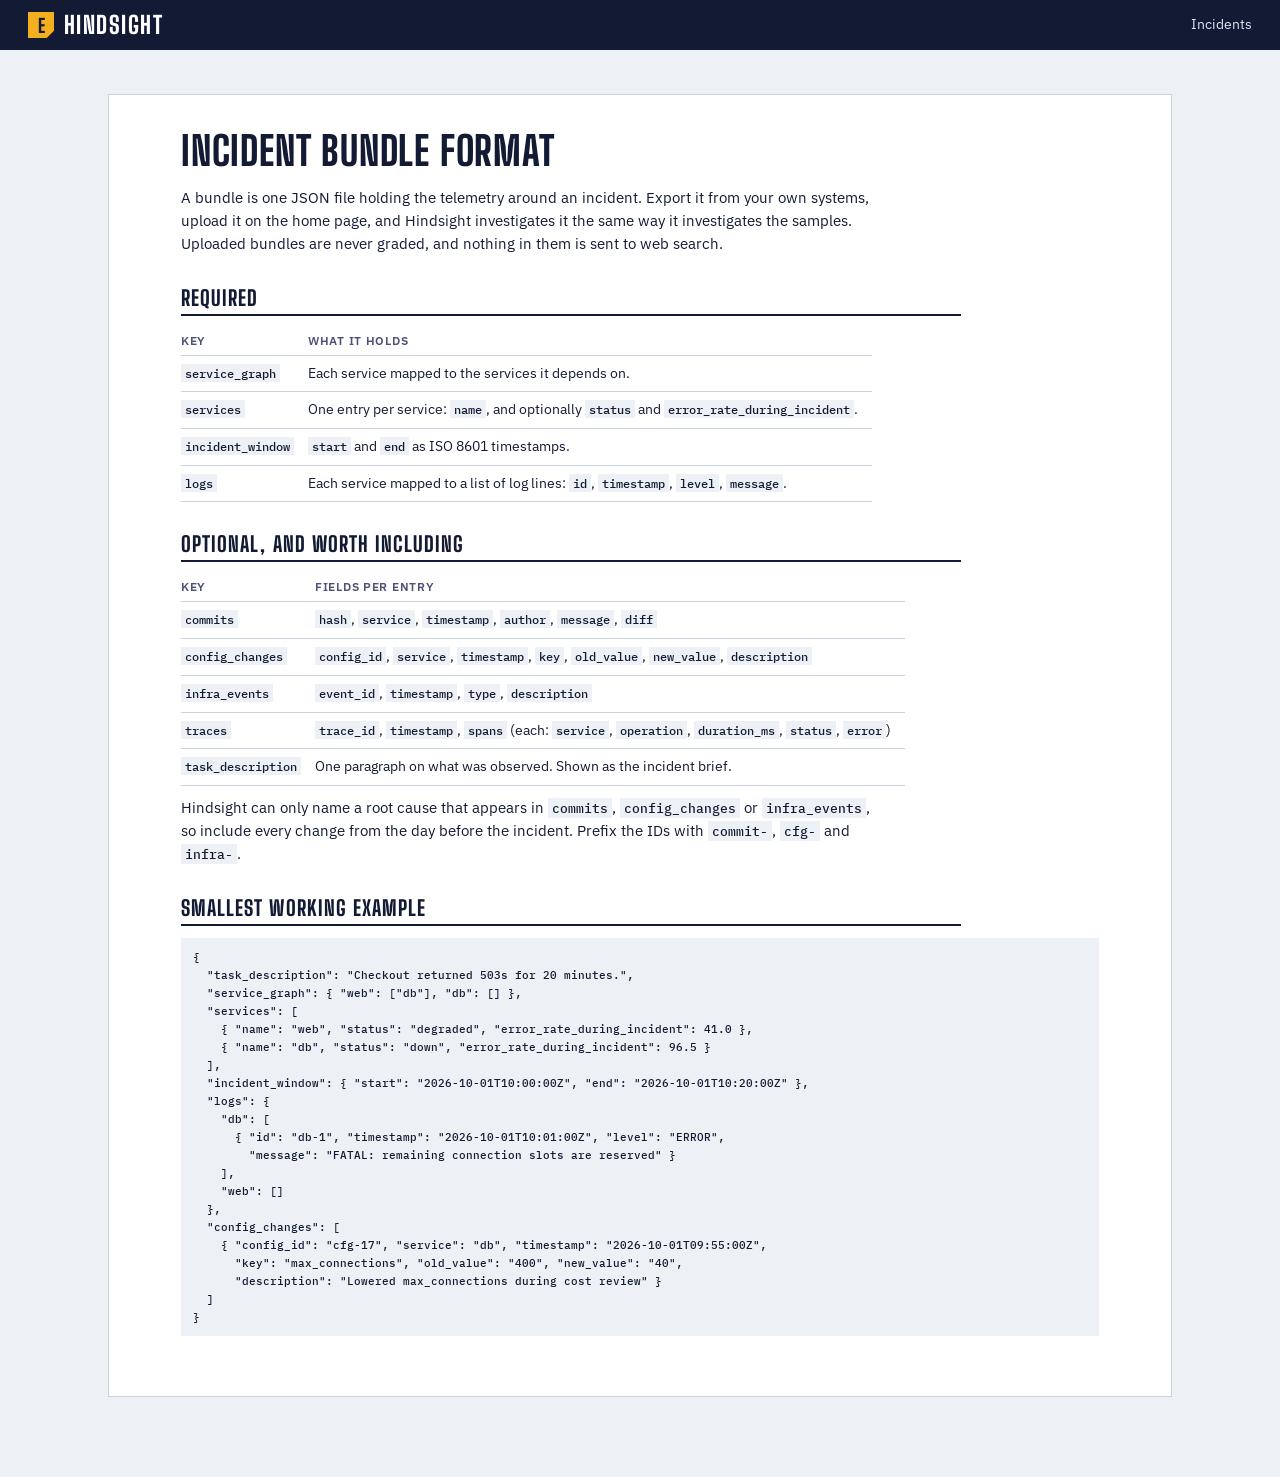
==== static/copilot/bundle-format.html @ 90eaa17a "feat(ui): add the Hindsight product UI A new front end at / for the incident copilot: pick a sample " ====
<!doctype html>
<html lang="en">
<head>
<meta charset="utf-8">
<meta name="viewport" content="width=device-width, initial-scale=1">
<title>Incident bundle format · Hindsight</title>
<link rel="preconnect" href="https://fonts.googleapis.com">
<link rel="preconnect" href="https://fonts.gstatic.com" crossorigin>
<link href="https://fonts.googleapis.com/css2?family=Big+Shoulders+Display:wght@600;800&family=IBM+Plex+Mono:wght@400;500&family=IBM+Plex+Sans:wght@400;500;600&display=swap" rel="stylesheet">
<link rel="stylesheet" href="/static/copilot/copilot.css">
</head>
<body>
<header class="bar">
  <a class="brand" href="/" aria-label="Hindsight home">
    <span class="brand-mark" aria-hidden="true">E</span>
    <span class="brand-name">Hindsight</span>
  </a>
  <p class="bar-note"></p>
  <nav class="bar-nav"><a href="/">Incidents</a></nav>
</header>
<main class="home">
  <article class="doc">
    <h1>Incident bundle format</h1>
    <p>A bundle is one JSON file holding the telemetry around an incident. Export it from your own systems, upload it on the home page, and Hindsight investigates it the same way it investigates the samples. Uploaded bundles are never graded, and nothing in them is sent to web search.</p>

    <h2>Required</h2>
    <table>
      <thead><tr><th>Key</th><th>What it holds</th></tr></thead>
      <tbody>
        <tr><td><code>service_graph</code></td><td>Each service mapped to the services it depends on.</td></tr>
        <tr><td><code>services</code></td><td>One entry per service: <code>name</code>, and optionally <code>status</code> and <code>error_rate_during_incident</code>.</td></tr>
        <tr><td><code>incident_window</code></td><td><code>start</code> and <code>end</code> as ISO 8601 timestamps.</td></tr>
        <tr><td><code>logs</code></td><td>Each service mapped to a list of log lines: <code>id</code>, <code>timestamp</code>, <code>level</code>, <code>message</code>.</td></tr>
      </tbody>
    </table>

    <h2>Optional, and worth including</h2>
    <table>
      <thead><tr><th>Key</th><th>Fields per entry</th></tr></thead>
      <tbody>
        <tr><td><code>commits</code></td><td><code>hash</code>, <code>service</code>, <code>timestamp</code>, <code>author</code>, <code>message</code>, <code>diff</code></td></tr>
        <tr><td><code>config_changes</code></td><td><code>config_id</code>, <code>service</code>, <code>timestamp</code>, <code>key</code>, <code>old_value</code>, <code>new_value</code>, <code>description</code></td></tr>
        <tr><td><code>infra_events</code></td><td><code>event_id</code>, <code>timestamp</code>, <code>type</code>, <code>description</code></td></tr>
        <tr><td><code>traces</code></td><td><code>trace_id</code>, <code>timestamp</code>, <code>spans</code> (each: <code>service</code>, <code>operation</code>, <code>duration_ms</code>, <code>status</code>, <code>error</code>)</td></tr>
        <tr><td><code>task_description</code></td><td>One paragraph on what was observed. Shown as the incident brief.</td></tr>
      </tbody>
    </table>
    <p>Hindsight can only name a root cause that appears in <code>commits</code>, <code>config_changes</code> or <code>infra_events</code>, so include every change from the day before the incident. Prefix the IDs with <code>commit-</code>, <code>cfg-</code> and <code>infra-</code>.</p>

    <h2>Smallest working example</h2>
<pre><code>{
  "task_description": "Checkout returned 503s for 20 minutes.",
  "service_graph": { "web": ["db"], "db": [] },
  "services": [
    { "name": "web", "status": "degraded", "error_rate_during_incident": 41.0 },
    { "name": "db", "status": "down", "error_rate_during_incident": 96.5 }
  ],
  "incident_window": { "start": "2026-10-01T10:00:00Z", "end": "2026-10-01T10:20:00Z" },
  "logs": {
    "db": [
      { "id": "db-1", "timestamp": "2026-10-01T10:01:00Z", "level": "ERROR",
        "message": "FATAL: remaining connection slots are reserved" }
    ],
    "web": []
  },
  "config_changes": [
    { "config_id": "cfg-17", "service": "db", "timestamp": "2026-10-01T09:55:00Z",
      "key": "max_connections", "old_value": "400", "new_value": "40",
      "description": "Lowered max_connections during cost review" }
  ]
}</code></pre>
  </article>
</main>
</body>
</html>
---- static/copilot/copilot.css ----
/* Hindsight. A cool engineering-report sheet; the one loud element is the
   amber exhibit tag that ties every claim to its evidence. */
:root {
  --paper: #edf0f5;
  --sheet: #ffffff;
  --ink: #131a33;
  --ink-soft: #4a5375;
  --rule: #ccd3e0;
  --exhibit: #f2b01e;
  --fail: #d4412a;
  --steady: #1c8469;
  --nano: #2f7dd1;
  --ultra: #6b3fd4;
  --super: #b8327a;
  --display: "Big Shoulders Display", "Arial Narrow", sans-serif;
  --body: "IBM Plex Sans", system-ui, sans-serif;
  --mono: "IBM Plex Mono", ui-monospace, Consolas, monospace;
}

* { box-sizing: border-box; }
html { scroll-behavior: smooth; }
body {
  margin: 0;
  background: var(--paper);
  color: var(--ink);
  font: 400 15px/1.55 var(--body);
}
[hidden] { display: none !important; }
a { color: inherit; text-underline-offset: 3px; }
:focus-visible { outline: 3px solid var(--ultra); outline-offset: 2px; }
h1, h2, h3, p, ul, ol, dl, dd, figure { margin: 0; padding: 0; }
ul, ol { list-style: none; }

/* --- top bar --- */
.bar {
  display: flex; align-items: center; gap: 20px;
  padding: 12px 28px;
  background: var(--ink); color: #fff;
}
.brand { display: flex; align-items: center; gap: 10px; text-decoration: none; }
.brand-mark {
  display: grid; place-items: center; width: 26px; height: 26px;
  background: var(--exhibit); color: var(--ink);
  font: 800 19px/1 var(--display);
  clip-path: polygon(0 0, 100% 0, 100% 72%, 72% 100%, 0 100%);
}
.brand-name { font: 800 24px/1 var(--display); letter-spacing: .06em; text-transform: uppercase; }
.bar-note { flex: 1; font-size: 13px; color: #b9c1dc; }
.bar-nav { display: flex; gap: 20px; font-size: 14px; }
.bar-nav a { text-decoration: none; color: #dfe4f3; }
.bar-nav a:hover { text-decoration: underline; }

/* --- shared --- */
.section-head {
  display: flex; align-items: baseline; justify-content: space-between; gap: 16px;
  border-bottom: 2px solid var(--ink); padding-bottom: 6px; margin-bottom: 12px;
}
h2 { font: 800 22px/1.1 var(--display); letter-spacing: .05em; text-transform: uppercase; }
h3 { font: 600 12px/1.3 var(--body); letter-spacing: .08em; text-transform: uppercase; color: var(--ink-soft); margin: 18px 0 8px; }
.hint { color: var(--ink-soft); font-size: 14px; max-width: 70ch; margin-bottom: 16px; }
.eyebrow { font: 500 12px/1 var(--mono); color: var(--ink-soft); margin-bottom: 6px; }
.notice {
  border-left: 5px solid var(--exhibit); background: #fff8e3;
  padding: 10px 14px; margin-top: 18px; max-width: 70ch; font-size: 14px;
}
.notice.bad { border-color: var(--fail); background: #fdecea; }
button, .button {
  font: 500 14px/1 var(--body); color: var(--ink); background: var(--sheet);
  border: 1.5px solid var(--ink); border-radius: 3px; padding: 8px 12px;
  cursor: pointer; text-decoration: none; display: inline-block;
}
button:hover, .button:hover { background: var(--ink); color: #fff; }
button:disabled { opacity: .45; cursor: not-allowed; background: var(--sheet); color: var(--ink); }

/* The exhibit tag: the signature. Used for E1.. evidence and R1.. references. */
.tag {
  display: inline-block; min-width: 2.1em; text-align: center;
  font: 800 14px/1 var(--display); letter-spacing: .04em;
  color: var(--ink); background: var(--exhibit);
  padding: 4px 7px 3px 5px; border: 0; border-radius: 0; vertical-align: 1px;
  clip-path: polygon(0 0, 100% 0, 100% 62%, 80% 100%, 0 100%);
  cursor: pointer; text-decoration: none;
}
.tag:hover { background: var(--ink); color: var(--exhibit); }
.tag.ref { background: #d9def0; }
.tag.ref:hover { background: var(--ink); color: #fff; }

/* --- home --- */
.home { max-width: 1120px; margin: 0 auto; padding: 44px 28px 80px; }
.intro h1 {
  font: 800 clamp(48px, 8vw, 92px)/.92 var(--display);
  letter-spacing: .01em; text-transform: uppercase;
}
.lede { max-width: 58ch; font-size: 18px; margin-top: 20px; color: var(--ink-soft); }
.intake, .history { margin-top: 52px; }
.upload input { position: absolute; opacity: 0; width: 1px; height: 1px; }
.upload span { font-size: 14px; text-decoration: underline; cursor: pointer; }
.upload input:focus-visible + span { outline: 3px solid var(--ultra); outline-offset: 2px; }

.cases { display: grid; grid-template-columns: repeat(auto-fill, minmax(310px, 1fr)); gap: 14px; }
.case-card {
  display: flex; flex-direction: column; gap: 10px; height: 100%;
  background: var(--sheet); border: 1px solid var(--rule); border-top: 4px solid var(--ink);
  padding: 14px 16px 16px;
}
.case-card h3 { margin: 0; font: 600 16px/1.3 var(--body); letter-spacing: 0; text-transform: none; color: var(--ink); }
.case-meta { font: 500 12px/1 var(--mono); color: var(--ink-soft); display: flex; gap: 12px; }
.case-card p { font-size: 14px; color: var(--ink-soft); flex: 1; }
.case-card button { align-self: flex-start; }

.runs li {
  display: grid; grid-template-columns: 1fr auto auto auto; gap: 18px; align-items: center;
  background: var(--sheet); border: 1px solid var(--rule); border-bottom-width: 0; padding: 10px 14px;
}
.runs li:last-child { border-bottom-width: 1px; }
.runs a { font-weight: 500; }
.runs .cell { font: 400 13px/1.2 var(--mono); color: var(--ink-soft); white-space: nowrap; }
.pill { font: 500 12px/1 var(--mono); padding: 4px 7px; border-radius: 2px; background: #e4e8f1; }
.pill.good { background: #d8f0e8; color: #0e5a46; }
.pill.bad { background: #fbdcd6; color: #8f2414; }

/* --- desk --- */
.desk { padding: 24px 28px 80px; max-width: 1640px; margin: 0 auto; }
.desk-head { display: grid; grid-template-columns: minmax(220px, 1fr) auto auto; gap: 28px; align-items: end; }
.desk-head h1 { font: 800 34px/1.02 var(--display); letter-spacing: .03em; text-transform: uppercase; }

.rail { display: flex; counter-reset: stage; }
.rail li {
  counter-increment: stage; position: relative;
  padding: 7px 18px 7px 34px; min-width: 132px;
  border: 1.5px solid var(--rule); border-right-width: 0; background: var(--sheet);
  color: var(--ink-soft);
}
.rail li:last-child { border-right-width: 1.5px; }
.rail li::before {
  content: counter(stage); position: absolute; left: 10px; top: 8px;
  font: 800 20px/1 var(--display);
}
.rail span { display: block; font-weight: 600; font-size: 14px; }
.rail small { display: block; font: 400 11px/1.3 var(--mono); max-width: 170px; overflow: hidden; text-overflow: ellipsis; white-space: nowrap; }
.rail li.active { background: var(--ink); color: #fff; border-color: var(--ink); }
.rail li.done { color: var(--ink); border-color: var(--ink); }
.rail li.done + li { border-left-color: var(--ink); }
.rail li.skipped { background: transparent; border-style: dashed; }
.rail li.skipped span { text-decoration: line-through; }

.meter { display: flex; gap: 22px; }
.meter dt { font: 500 11px/1 var(--mono); color: var(--ink-soft); text-transform: uppercase; letter-spacing: .06em; }
.meter dd { font: 800 26px/1.1 var(--display); letter-spacing: .02em; }

.columns {
  display: grid; grid-template-columns: minmax(280px, 1fr) minmax(380px, 1.35fr) minmax(300px, 1fr);
  gap: 18px; margin-top: 22px; align-items: start;
}
.col { background: var(--sheet); border: 1px solid var(--rule); padding: 16px 18px 20px; min-width: 0; }
.col > h2 { border-bottom: 2px solid var(--ink); padding-bottom: 6px; margin-bottom: 12px; }

.brief { font-size: 15px; }
.window { font: 400 12px/1.5 var(--mono); color: var(--ink-soft); margin-top: 8px; }
.map { margin-top: 16px; }
.map svg { width: 100%; max-width: 420px; height: auto; display: block; margin: 0 auto; background:
  linear-gradient(var(--paper) 1px, transparent 1px) 0 0 / 100% 20px,
  linear-gradient(90deg, var(--paper) 1px, transparent 1px) 0 0 / 20px 100%; }
.map figcaption { font-size: 12px; color: var(--ink-soft); margin-top: 6px; }
.node rect { fill: var(--sheet); stroke: var(--ink); stroke-width: 1.5; }
.node.down rect { stroke: var(--fail); stroke-width: 2.5; }
.node.degraded rect { stroke: var(--exhibit); stroke-width: 2.5; }
.node text { font: 500 12px var(--body); fill: var(--ink); }
.node .rate { font: 400 10.5px var(--mono); fill: var(--ink-soft); }
.node.down .rate { fill: var(--fail); }
.edge { stroke: #9aa4be; stroke-width: 1.3; fill: none; }
.spread { stroke: var(--fail); stroke-width: 2.5; fill: none; stroke-dasharray: 6 5; animation: creep 1.2s linear infinite; }
.pin circle { fill: var(--fail); }
.pin text { font: 800 13px var(--display); fill: #fff; text-anchor: middle; }
@keyframes creep { to { stroke-dashoffset: -22; } }

.changes { max-height: 300px; overflow-y: auto; padding: 0 8px; margin: 0 -8px; border-bottom: 1px solid var(--rule); }
.changes li { display: grid; grid-template-columns: auto 1fr; gap: 2px 10px; padding: 7px 0; border-top: 1px solid var(--rule); font-size: 13px; }
.changes code { font: 500 12px var(--mono); }
.changes .when { grid-column: 2; font: 400 11px var(--mono); color: var(--ink-soft); }
.changes li.culprit { background: #fdecea; margin: 0 -8px; padding: 7px 8px; border-left: 4px solid var(--fail); }

/* evidence ledger */
.exhibits { display: flex; flex-direction: column; gap: 10px; }
.thought { font-size: 14px; color: var(--ink-soft); padding-left: 12px; border-left: 3px solid var(--rule); }
.thought b { font: 500 11px var(--mono); color: #fff; padding: 2px 5px; border-radius: 2px; margin-right: 6px; background: var(--ink-soft); }
.m-triage { background: var(--nano) !important; }
.m-reason { background: var(--ultra) !important; }
.m-writer { background: var(--super) !important; }
.exhibit { border: 1px solid var(--rule); border-left: 4px solid var(--exhibit); scroll-margin-top: 16px; }
.exhibit.flash { animation: flash 1.4s ease-out; }
@keyframes flash { from { background: #ffe9a8; } to { background: transparent; } }
.exhibit header { display: flex; align-items: center; gap: 10px; padding: 7px 10px; background: #f6f7fa; }
.exhibit header code { font: 500 12.5px var(--mono); overflow-wrap: anywhere; flex: 1; }
.exhibit pre {
  margin: 0; padding: 9px 10px; font: 400 12px/1.5 var(--mono);
  white-space: pre-wrap; overflow-wrap: anywhere; max-height: 9.4em; overflow: hidden;
}
.exhibit.open pre { max-height: none; }
.exhibit pre .err { color: var(--fail); font-weight: 500; }
.exhibit pre .add { color: var(--steady); }
.exhibit pre .del { color: var(--fail); }
.exhibit .more { border: 0; border-top: 1px solid var(--rule); width: 100%; border-radius: 0; font-size: 12px; padding: 6px; }
.rejected { font: 400 12px/1.4 var(--mono); color: var(--ink-soft); padding-left: 12px; border-left: 3px dashed var(--rule); }
.working { display: flex; align-items: center; gap: 10px; margin-top: 12px; font-size: 14px; color: var(--ink-soft); }
.pulse { width: 9px; height: 9px; border-radius: 50%; background: var(--exhibit); animation: pulse 1s ease-in-out infinite alternate; }
@keyframes pulse { to { opacity: .25; transform: scale(.7); } }

/* findings */
.pending { color: var(--ink-soft); font-size: 14px; }
.cause-id { font: 800 30px/1.05 var(--display); letter-spacing: .02em; overflow-wrap: anywhere; }
.cause-what { font-size: 14px; color: var(--ink-soft); margin-top: 4px; }
.confidence { margin: 12px 0; }
.confidence i { display: block; height: 6px; background: var(--paper); }
.confidence i b { display: block; height: 100%; background: var(--ink); }
.confidence span { font: 400 12px var(--mono); color: var(--ink-soft); }
.summary { font-size: 15px; }
.hops { counter-reset: hop; margin-top: 4px; }
.hops li { counter-increment: hop; position: relative; padding: 8px 0 8px 34px; border-top: 1px solid var(--rule); font-size: 14px; }
.hops li::before {
  content: counter(hop); position: absolute; left: 0; top: 8px;
  width: 22px; height: 22px; border-radius: 50%; background: var(--fail); color: #fff;
  font: 800 13px/22px var(--display); text-align: center;
}
.hops strong { font-weight: 600; }
.hops .effect { font: 500 12px var(--mono); color: var(--fail); }
.plain li { padding: 6px 0; border-top: 1px solid var(--rule); font-size: 13.5px; }
.plain code { font: 500 12px var(--mono); }
.grade { margin-top: 18px; border: 2px solid var(--steady); padding: 12px 14px; }
.grade.wrong { border-color: var(--fail); }
.grade .score { font: 800 40px/1 var(--display); }
.grade .verdict { font-weight: 600; color: var(--steady); }
.grade.wrong .verdict { color: var(--fail); }
.grade table { width: 100%; border-collapse: collapse; margin-top: 10px; font: 400 12px var(--mono); }
.grade td { padding: 3px 0; border-top: 1px solid var(--rule); }
.grade td:last-child { text-align: right; }
.grade .truth { font-size: 13px; color: var(--ink-soft); margin-top: 8px; }
.reflist li { padding: 7px 0; border-top: 1px solid var(--rule); font-size: 13.5px; scroll-margin-top: 16px; }
.q { font: 400 11.5px var(--mono); color: var(--ink-soft); }

/* postmortem document */
.doc-wrap { margin-top: 28px; }
.doc-actions { display: flex; gap: 8px; }
.doc { background: var(--sheet); border: 1px solid var(--rule); padding: 36px clamp(18px, 6vw, 72px) 48px; }
.doc > * { max-width: 78ch; }
.doc h1 { font: 800 40px/1.02 var(--display); letter-spacing: .02em; text-transform: uppercase; margin-bottom: 14px; }
.doc h2 { font: 800 21px/1.1 var(--display); margin: 30px 0 10px; border-bottom: 2px solid var(--ink); padding-bottom: 5px; }
.doc p { margin: 9px 0; }
.doc ul, .doc ol { margin: 8px 0 8px 22px; }
.doc ul { list-style: square; }
.doc ol { list-style: decimal; }
.doc li { margin: 5px 0; }
.doc code { font: 500 .88em var(--mono); background: var(--paper); padding: 1px 4px; }
.doc pre { max-width: none; background: var(--paper); padding: 10px 12px; overflow-x: auto; font: 400 12px/1.5 var(--mono); }
.doc pre code { background: none; padding: 0; }
.doc table { border-collapse: collapse; margin: 10px 0; font-size: 14px; max-width: 100%; }
.doc th { text-align: left; font: 600 12px var(--body); text-transform: uppercase; letter-spacing: .06em; color: var(--ink-soft); }
.doc th, .doc td { padding: 7px 14px 7px 0; border-bottom: 1px solid var(--rule); vertical-align: top; }

@media (max-width: 1180px) {
  .desk-head { grid-template-columns: 1fr; align-items: start; }
  .columns { grid-template-columns: 1fr; }
  .rail { flex-wrap: wrap; }
}
@media (max-width: 640px) {
  .bar { padding: 10px 16px; flex-wrap: wrap; }
  .bar-note { display: none; }
  .home, .desk { padding-left: 16px; padding-right: 16px; }
  .rail li { min-width: 50%; border-right-width: 1.5px; }
  .runs li { grid-template-columns: 1fr auto; }
  .runs .cell.opt { display: none; }
}
@media (prefers-reduced-motion: reduce) {
  * { animation: none !important; scroll-behavior: auto !important; }
}
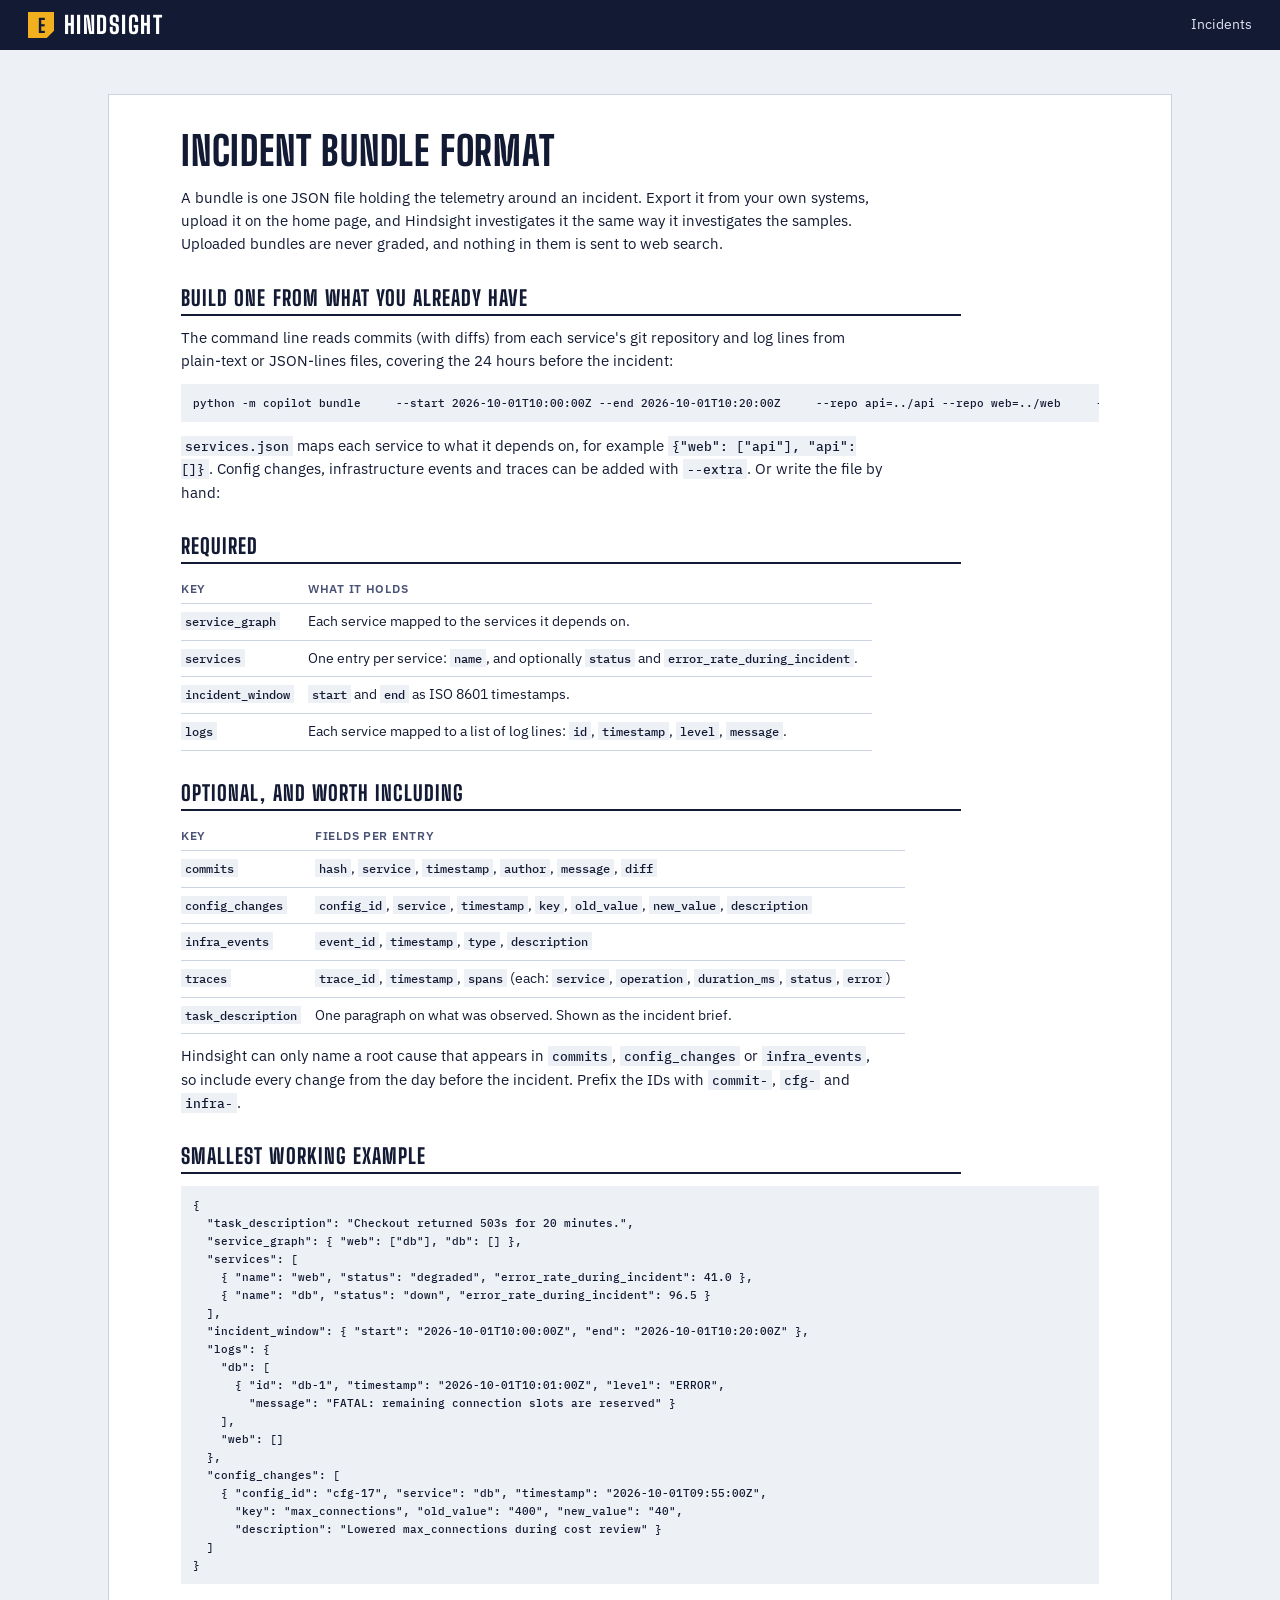
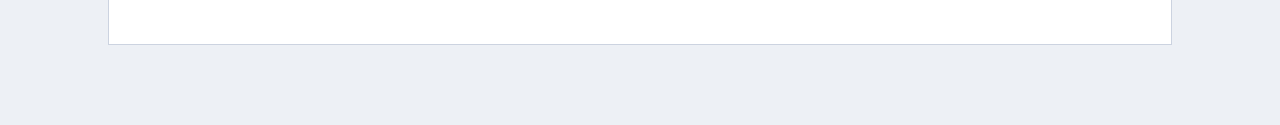
==== commit e40c199b: "feat(copilot): build incident bundles from git repos and log files `python -m copilot bundle` turns " ====
--- a/static/copilot/bundle-format.html
+++ b/static/copilot/bundle-format.html
@@ -22,6 +22,11 @@
   <article class="doc">
     <h1>Incident bundle format</h1>
     <p>A bundle is one JSON file holding the telemetry around an incident. Export it from your own systems, upload it on the home page, and Hindsight investigates it the same way it investigates the samples. Uploaded bundles are never graded, and nothing in them is sent to web search.</p>
+
+    <h2>Build one from what you already have</h2>
+    <p>The command line reads commits (with diffs) from each service's git repository and log lines from plain-text or JSON-lines files, covering the 24 hours before the incident:</p>
+<pre><code>python -m copilot bundle     --start 2026-10-01T10:00:00Z --end 2026-10-01T10:20:00Z     --repo api=../api --repo web=../web     --logs api=logs/api.log --logs web=logs/web.log     --services services.json --out incident.json</code></pre>
+    <p><code>services.json</code> maps each service to what it depends on, for example <code>{"web": ["api"], "api": []}</code>. Config changes, infrastructure events and traces can be added with <code>--extra</code>. Or write the file by hand:</p>
 
     <h2>Required</h2>
     <table>
--- a/static/copilot/copilot.css
+++ b/static/copilot/copilot.css
@@ -92,7 +92,18 @@
   letter-spacing: .01em; text-transform: uppercase;
 }
 .lede { max-width: 58ch; font-size: 18px; margin-top: 20px; color: var(--ink-soft); }
-.intake, .history { margin-top: 52px; }
+.intake, .history, .measured { margin-top: 52px; }
+.table-scroll { overflow-x: auto; }
+.board { width: 100%; border-collapse: collapse; background: var(--sheet); border: 1px solid var(--rule); }
+.board th { text-align: left; font: 600 12px var(--body); text-transform: uppercase; letter-spacing: .06em; color: var(--ink-soft); }
+.board th, .board td { padding: 10px 14px; border-bottom: 1px solid var(--rule); vertical-align: middle; }
+.board td.num { font: 800 24px/1 var(--display); white-space: nowrap; width: 150px; }
+.board td.num i { display: block; height: 5px; margin-top: 5px; background: var(--paper); }
+.board td.num i b { display: block; height: 100%; background: var(--ink-soft); }
+.board tr.model td.num i b { background: var(--ultra); }
+.board td small { display: block; font: 400 12px var(--mono); color: var(--ink-soft); }
+.board td.cost { font: 400 13px var(--mono); white-space: nowrap; }
+.board tr.model td:first-child { border-left: 4px solid var(--ultra); }
 .upload input { position: absolute; opacity: 0; width: 1px; height: 1px; }
 .upload span { font-size: 14px; text-decoration: underline; cursor: pointer; }
 .upload input:focus-visible + span { outline: 3px solid var(--ultra); outline-offset: 2px; }
@@ -158,6 +169,7 @@
 .brief { font-size: 15px; }
 .window { font: 400 12px/1.5 var(--mono); color: var(--ink-soft); margin-top: 8px; }
 .map { margin-top: 16px; }
+.map-scroll { overflow-x: auto; }
 .map svg { width: 100%; max-width: 420px; height: auto; display: block; margin: 0 auto; background:
   linear-gradient(var(--paper) 1px, transparent 1px) 0 0 / 100% 20px,
   linear-gradient(90deg, var(--paper) 1px, transparent 1px) 0 0 / 20px 100%; }
